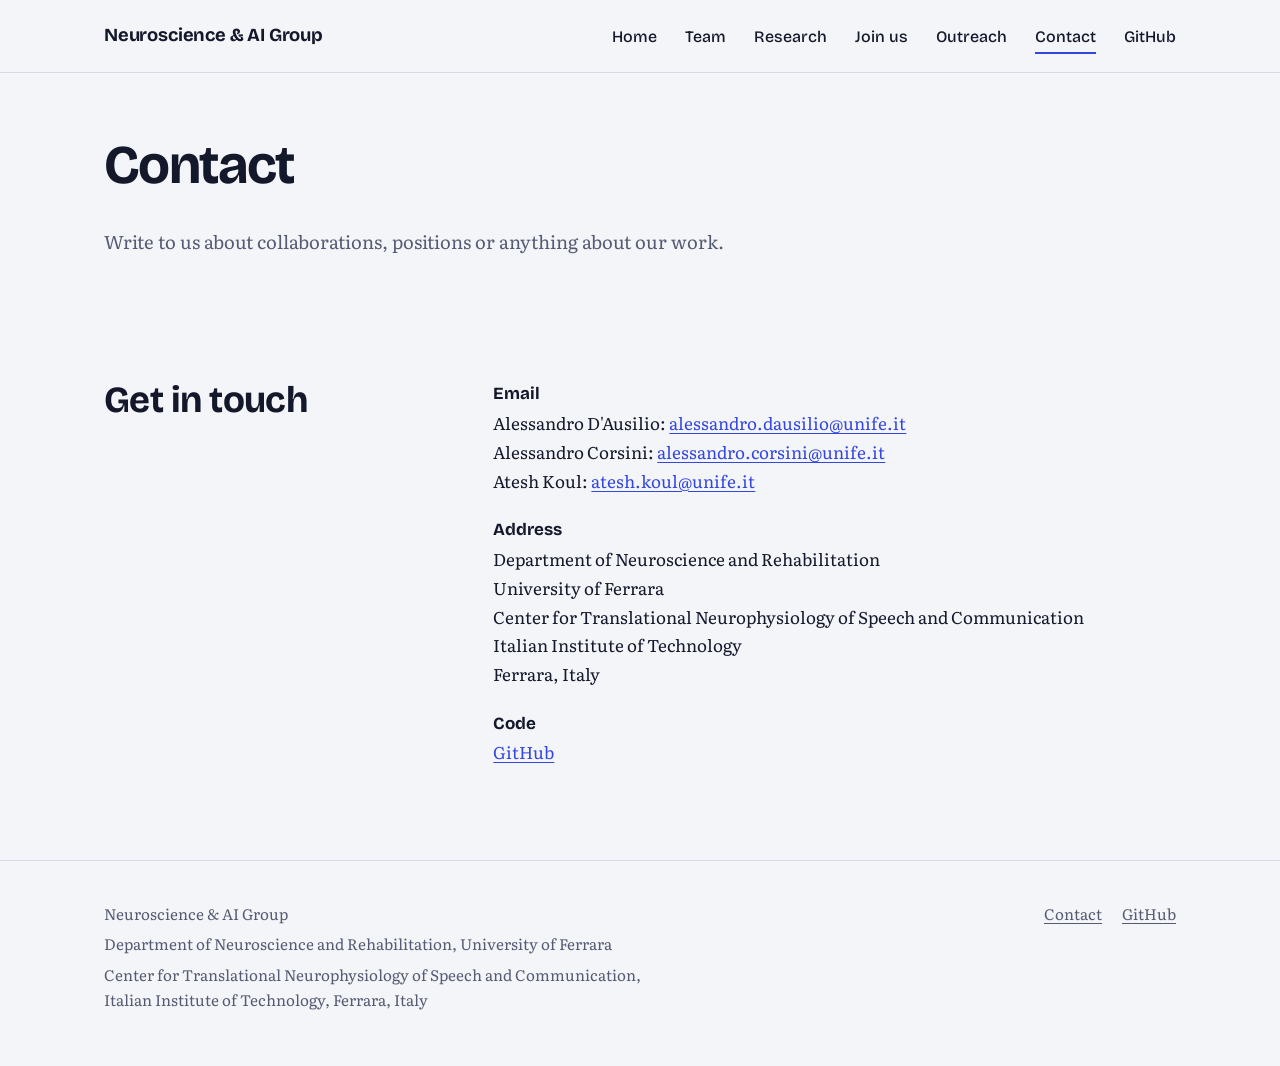
==== site/contact.html @ 3816d9c7 "Group research into two areas, fix supervisors, add Yirga Tikuye, publications, emails and IIT affil" ====
<!doctype html>
<html lang="en">
<head>
  <meta charset="utf-8">
  <meta name="viewport" content="width=device-width, initial-scale=1">
  <title>Contact · Neuroscience &amp; AI Group</title>
  <meta name="description" content="How to reach the Neuroscience &amp; AI Group at the University of Ferrara.">
  <link rel="icon" href="assets/favicon.svg" type="image/svg+xml">
  <link rel="preconnect" href="https://fonts.googleapis.com">
  <link rel="preconnect" href="https://fonts.gstatic.com" crossorigin>
  <link rel="stylesheet" href="https://fonts.googleapis.com/css2?family=Bricolage+Grotesque:opsz,wght@12..96,500;12..96,700&family=Literata:ital,opsz,wght@0,7..72,400;0,7..72,600;1,7..72,400&display=swap">
  <link rel="stylesheet" href="assets/css/style.css">
</head>
<body>
  <a class="skip" href="#main">Skip to content</a>

  <header class="site-header">
    <div class="wrap header-row">
      <a class="brand" href="index.html">Neuroscience &amp; AI Group</a>
      <button class="nav-toggle" type="button" aria-expanded="false" aria-controls="site-nav">Menu</button>
      <nav id="site-nav" class="site-nav" aria-label="Main">
        <ul>
          <li><a href="index.html">Home</a></li>
          <li><a href="team.html">Team</a></li>
          <li><a href="research.html">Research</a></li>
          <li><a href="join.html">Join us</a></li>
          <li><a href="outreach.html">Outreach</a></li>
          <li><a href="contact.html" aria-current="page">Contact</a></li>
          <li><a href="https://github.com/ctnsc-unife">GitHub</a></li>
        </ul>
      </nav>
    </div>
  </header>

  <main id="main">
    <section class="page-head">
      <div class="wrap">
        <h1>Contact</h1>
        <p>Write to us about collaborations, positions or anything about our work.</p>
      </div>
    </section>

    <section class="section">
      <div class="wrap split">
        <h2>Get in touch</h2>
        <ul class="contact-list">
          <li><strong>Email</strong>Alessandro D'Ausilio: <a href="mailto:alessandro.dausilio@unife.it">alessandro.dausilio@unife.it</a><br>Alessandro Corsini: <a href="mailto:alessandro.corsini@unife.it">alessandro.corsini@unife.it</a><br>Atesh Koul: <a href="mailto:atesh.koul@unife.it">atesh.koul@unife.it</a></li>
          <li><strong>Address</strong>Department of Neuroscience and Rehabilitation<br>University of Ferrara<br>Center for Translational Neurophysiology of Speech and Communication<br>Italian Institute of Technology<br>Ferrara, Italy</li>
          <li><strong>Code</strong><a href="https://github.com/ctnsc-unife">GitHub</a></li>
        </ul>
      </div>
    </section>
  </main>

  <footer class="site-footer">
    <div class="wrap footer-row">
      <div>
        <p>Neuroscience &amp; AI Group</p>
        <p>Department of Neuroscience and Rehabilitation, University of Ferrara</p>
        <p>Center for Translational Neurophysiology of Speech and Communication, Italian Institute of Technology, Ferrara, Italy</p>
      </div>
      <ul>
        <li><a href="contact.html">Contact</a></li>
        <li><a href="https://github.com/ctnsc-unife">GitHub</a></li>
      </ul>
    </div>
  </footer>

  <script src="assets/js/main.js"></script>
</body>
</html>
---- site/assets/css/style.css ----
/* Neuroscience & AI Group — site styles */

:root {
  --ink: #14182b;
  --paper: #f4f5f9;
  --blue: #3346e0;
  --blue-deep: #2634b5;
  --mint: #cfe3dc;
  --slate: #555b73;
  --rule: #d5d9e6;
  --max: 1120px;
  --head: "Bricolage Grotesque", "Helvetica Neue", Arial, sans-serif;
  --body: "Literata", Georgia, "Times New Roman", serif;
}

*,
*::before,
*::after {
  box-sizing: border-box;
}

html {
  scroll-behavior: smooth;
}

body {
  margin: 0;
  background: var(--paper);
  color: var(--ink);
  font-family: var(--body);
  font-size: 1.0625rem;
  line-height: 1.7;
  -webkit-font-smoothing: antialiased;
}

img,
canvas,
svg {
  max-width: 100%;
}

a {
  color: var(--blue);
  text-underline-offset: 0.18em;
}

a:hover {
  color: var(--blue-deep);
}

:focus-visible {
  outline: 3px solid var(--blue);
  outline-offset: 3px;
}

h1,
h2,
h3 {
  font-family: var(--head);
  font-weight: 700;
  line-height: 1.12;
  letter-spacing: -0.015em;
  margin: 0 0 0.6em;
}

h1 {
  font-size: clamp(2.5rem, 6.2vw, 4.6rem);
  letter-spacing: -0.03em;
  line-height: 1.04;
}

h2 {
  font-size: clamp(1.7rem, 3.4vw, 2.3rem);
}

h3 {
  font-size: 1.25rem;
  letter-spacing: -0.01em;
}

p {
  margin: 0 0 1em;
  max-width: 62ch;
}

ul {
  margin: 0;
  padding: 0;
}

.wrap {
  max-width: var(--max);
  margin: 0 auto;
  padding: 0 24px;
}

.skip {
  position: absolute;
  left: 16px;
  top: -60px;
  background: var(--ink);
  color: #fff;
  padding: 10px 16px;
  z-index: 10;
}

.skip:focus {
  top: 16px;
}

/* Header */

.site-header {
  border-bottom: 1px solid var(--rule);
}

.header-row {
  display: flex;
  align-items: center;
  justify-content: space-between;
  flex-wrap: wrap;
  gap: 8px 32px;
  min-height: 72px;
}

.brand {
  font-family: var(--head);
  font-weight: 700;
  font-size: 1.15rem;
  letter-spacing: -0.01em;
  color: var(--ink);
  text-decoration: none;
}

.brand:hover {
  color: var(--ink);
}

.site-nav ul {
  list-style: none;
  display: flex;
  flex-wrap: wrap;
  gap: 4px 28px;
}

.site-nav a {
  font-family: var(--head);
  font-weight: 500;
  font-size: 1rem;
  color: var(--ink);
  text-decoration: none;
  padding: 6px 0;
  border-bottom: 2px solid transparent;
}

.site-nav a:hover {
  border-bottom-color: var(--rule);
  color: var(--ink);
}

.site-nav a[aria-current="page"] {
  border-bottom-color: var(--blue);
}

.nav-toggle {
  display: none;
  font: 500 1rem var(--head);
  background: none;
  color: var(--ink);
  border: 1px solid var(--ink);
  border-radius: 6px;
  padding: 6px 14px;
  cursor: pointer;
}

@media (max-width: 760px) {
  .js .nav-toggle {
    display: inline-flex;
  }

  .js .site-nav {
    display: none;
    width: 100%;
    padding-bottom: 12px;
  }

  .js .site-nav.open {
    display: block;
  }

  .js .site-nav ul {
    flex-direction: column;
    gap: 2px;
  }
}

/* Hero */

.hero {
  padding: 80px 0 44px;
}

.hero h1 {
  max-width: 17ch;
}

.hero .lead {
  font-size: 1.25rem;
  max-width: 54ch;
  color: var(--slate);
}

.hero-actions {
  display: flex;
  flex-wrap: wrap;
  gap: 12px;
  margin-top: 28px;
}

.btn {
  display: inline-block;
  font-family: var(--head);
  font-weight: 500;
  font-size: 1rem;
  line-height: 1;
  padding: 14px 22px;
  border-radius: 6px;
  border: 2px solid var(--blue);
  background: var(--blue);
  color: #fff;
  text-decoration: none;
}

.btn:hover {
  background: var(--blue-deep);
  border-color: var(--blue-deep);
  color: #fff;
}

.btn-quiet {
  background: transparent;
  color: var(--blue);
}

.btn-quiet:hover {
  background: var(--blue);
  color: #fff;
}

.raster-band {
  background: var(--ink);
}

#raster {
  display: block;
  width: 100%;
  height: 260px;
}

.raster-caption {
  margin: 0;
  padding: 10px 24px 0;
  max-width: var(--max);
  margin-inline: auto;
  font-size: 0.875rem;
  color: var(--slate);
}

/* Sections */

.section {
  padding: 72px 0;
}

.section + .section {
  padding-top: 0;
}

.page-head {
  padding: 64px 0 32px;
}

.page-head h1 {
  font-size: clamp(2.2rem, 5vw, 3.4rem);
  max-width: 20ch;
}

.page-head p {
  font-size: 1.15rem;
  color: var(--slate);
}

.split {
  display: grid;
  grid-template-columns: 1fr 2fr;
  gap: 24px 48px;
}

@media (max-width: 820px) {
  .split {
    grid-template-columns: 1fr;
  }
}

/* News */

.news-year {
  font-size: 1.1rem;
  color: var(--slate);
  margin: 28px 0 4px;
}

.news-year:first-of-type {
  margin-top: 0;
}

.news {
  list-style: none;
}

.news li {
  display: grid;
  grid-template-columns: 6.5rem 1fr;
  gap: 16px;
  padding: 12px 0;
  border-top: 1px solid var(--rule);
}

.news time {
  font-family: var(--head);
  font-weight: 500;
  color: var(--slate);
}

.news p {
  margin: 0;
}

@media (max-width: 560px) {
  .news li {
    grid-template-columns: 1fr;
    gap: 2px;
  }
}

/* Research areas */

.area {
  display: grid;
  grid-template-columns: 1fr 2fr;
  gap: 16px 48px;
  padding: 32px 0;
  border-top: 1px solid var(--rule);
}

.area h3 {
  margin: 0;
}

.area ul {
  margin: 0.4em 0 0;
  padding-left: 1.2em;
  max-width: 62ch;
}

.area li {
  margin-bottom: 0.5em;
}

.area .meta {
  font-size: 0.95rem;
  color: var(--slate);
  margin-bottom: 0.3em;
}

.area p:last-child {
  margin-bottom: 0;
}

@media (max-width: 820px) {
  .area {
    grid-template-columns: 1fr;
  }
}

/* Publications */

.pub {
  padding: 26px 0;
  border-top: 1px solid var(--rule);
  max-width: 78ch;
}

.pub h3 {
  margin-bottom: 0.3em;
}

.pub .authors {
  margin-bottom: 0.2em;
}

.pub .venue {
  font-style: italic;
  color: var(--slate);
  margin-bottom: 0.8em;
}

.pub-links {
  display: flex;
  flex-wrap: wrap;
  gap: 8px;
  list-style: none;
}

.pub-links a {
  display: inline-block;
  font-family: var(--head);
  font-weight: 500;
  font-size: 0.9rem;
  padding: 5px 12px;
  border: 1px solid var(--blue);
  border-radius: 6px;
  text-decoration: none;
}

.pub-links a:hover {
  background: var(--blue);
  color: #fff;
}

.year-heading {
  font-size: 1.1rem;
  color: var(--slate);
  margin: 40px 0 0;
}

/* People */

.people {
  list-style: none;
  display: grid;
  grid-template-columns: repeat(auto-fill, minmax(250px, 1fr));
  gap: 40px 32px;
  margin-bottom: 64px;
}

.person {
  display: grid;
  grid-template-columns: 76px 1fr;
  gap: 16px;
  align-items: start;
}

.avatar {
  width: 76px;
  height: 76px;
  border-radius: 50%;
  background: var(--mint);
  color: var(--ink);
  display: grid;
  place-items: center;
  font-family: var(--head);
  font-weight: 700;
  font-size: 1.4rem;
}

.person h3 {
  font-size: 1.1rem;
  margin: 2px 0 2px;
}

.person p {
  margin: 0;
  font-size: 0.95rem;
  line-height: 1.5;
  color: var(--slate);
}

/* Join band */

.band {
  background: var(--ink);
  color: #fff;
  padding: 72px 0;
}

.band a {
  color: var(--mint);
}

.band a:hover {
  color: #fff;
}

.band p {
  color: #dfe3f2;
}

.band :focus-visible {
  outline-color: var(--mint);
}

.band .btn {
  background: var(--mint);
  border-color: var(--mint);
  color: var(--ink);
}

.band .btn:hover {
  background: #fff;
  border-color: #fff;
  color: var(--ink);
}

/* Prose pages */

.prose h2 {
  margin-top: 1.6em;
}

.prose h2:first-child {
  margin-top: 0;
}

.prose ul {
  padding-left: 1.2em;
  max-width: 62ch;
}

.prose li {
  margin-bottom: 0.4em;
}

.contact-list {
  list-style: none;
}

.contact-list li {
  margin-bottom: 1.2em;
}

.contact-list strong {
  display: block;
  font-family: var(--head);
}

/* Footer */

.site-footer {
  border-top: 1px solid var(--rule);
  padding: 40px 0 48px;
  font-size: 0.95rem;
  color: var(--slate);
}

.footer-row {
  display: flex;
  flex-wrap: wrap;
  justify-content: space-between;
  gap: 24px 48px;
}

.site-footer p {
  margin: 0 0 0.3em;
}

.site-footer ul {
  list-style: none;
  display: flex;
  gap: 20px;
}

.site-footer a {
  color: var(--slate);
}

@media (prefers-reduced-motion: reduce) {
  html {
    scroll-behavior: auto;
  }
}
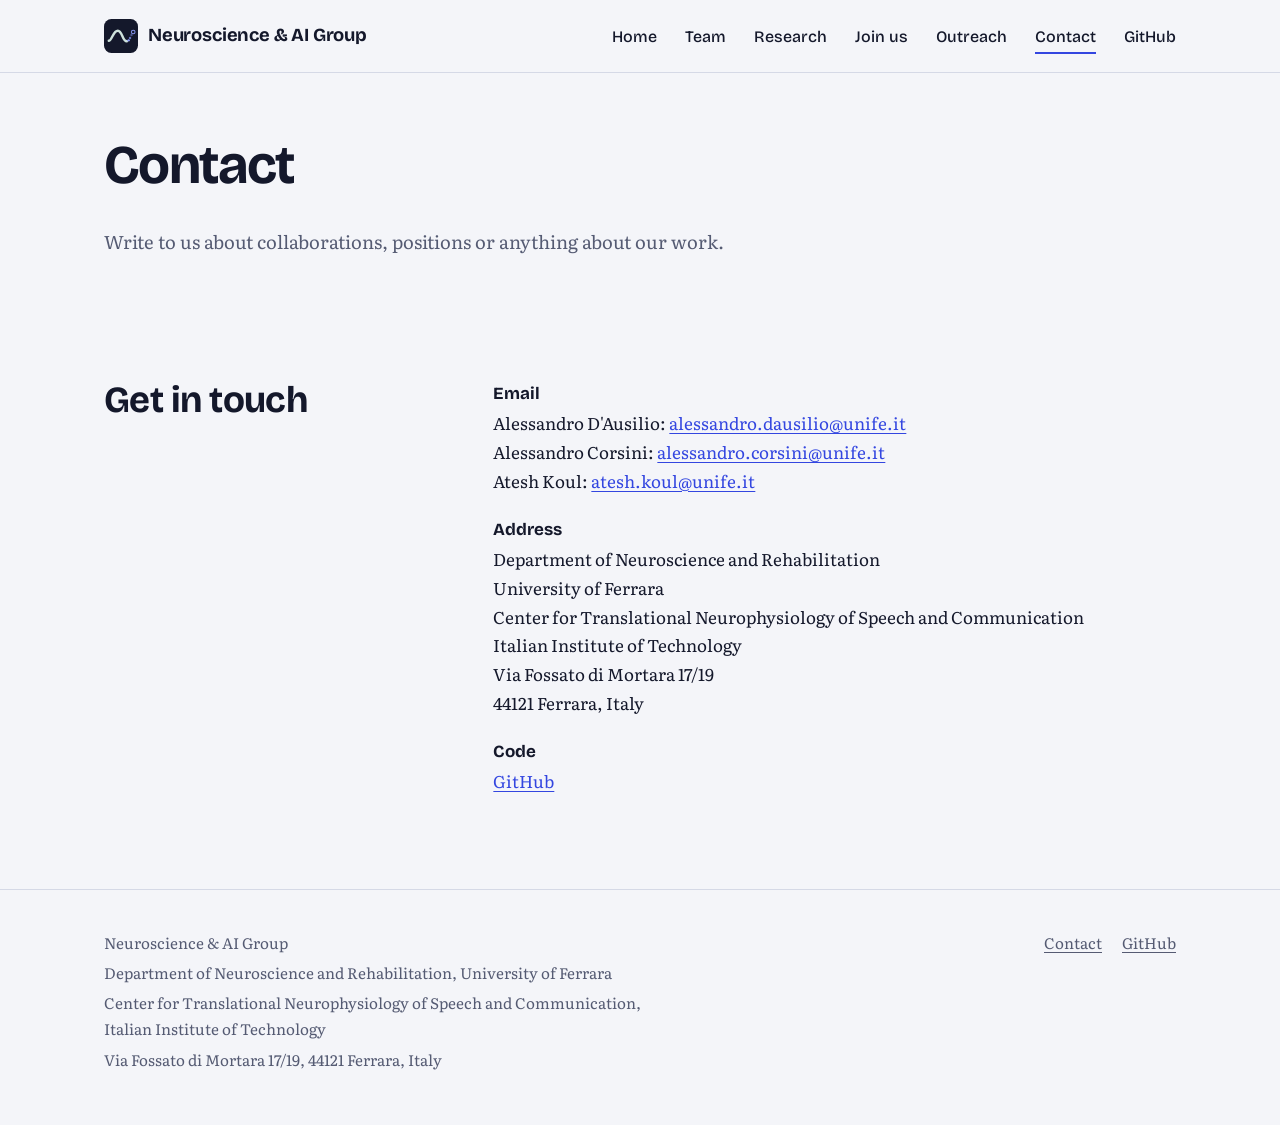
==== commit 8950b3bf: "Add news, logo and CTNSC address Co-Authored-By: Claude Sonnet 5.5 <noreply@anthropic.com> Claude-Se" ====
--- a/site/contact.html
+++ b/site/contact.html
@@ -16,7 +16,7 @@
 
   <header class="site-header">
     <div class="wrap header-row">
-      <a class="brand" href="index.html">Neuroscience &amp; AI Group</a>
+      <a class="brand" href="index.html"><img src="assets/logo.svg" alt="" width="34" height="34"><span>Neuroscience &amp; AI Group</span></a>
       <button class="nav-toggle" type="button" aria-expanded="false" aria-controls="site-nav">Menu</button>
       <nav id="site-nav" class="site-nav" aria-label="Main">
         <ul>
@@ -45,7 +45,7 @@
         <h2>Get in touch</h2>
         <ul class="contact-list">
           <li><strong>Email</strong>Alessandro D'Ausilio: <a href="mailto:alessandro.dausilio@unife.it">alessandro.dausilio@unife.it</a><br>Alessandro Corsini: <a href="mailto:alessandro.corsini@unife.it">alessandro.corsini@unife.it</a><br>Atesh Koul: <a href="mailto:atesh.koul@unife.it">atesh.koul@unife.it</a></li>
-          <li><strong>Address</strong>Department of Neuroscience and Rehabilitation<br>University of Ferrara<br>Center for Translational Neurophysiology of Speech and Communication<br>Italian Institute of Technology<br>Ferrara, Italy</li>
+          <li><strong>Address</strong>Department of Neuroscience and Rehabilitation<br>University of Ferrara<br>Center for Translational Neurophysiology of Speech and Communication<br>Italian Institute of Technology<br>Via Fossato di Mortara 17/19<br>44121 Ferrara, Italy</li>
           <li><strong>Code</strong><a href="https://github.com/ctnsc-unife">GitHub</a></li>
         </ul>
       </div>
@@ -57,7 +57,8 @@
       <div>
         <p>Neuroscience &amp; AI Group</p>
         <p>Department of Neuroscience and Rehabilitation, University of Ferrara</p>
-        <p>Center for Translational Neurophysiology of Speech and Communication, Italian Institute of Technology, Ferrara, Italy</p>
+        <p>Center for Translational Neurophysiology of Speech and Communication, Italian Institute of Technology</p>
+        <p>Via Fossato di Mortara 17/19, 44121 Ferrara, Italy</p>
       </div>
       <ul>
         <li><a href="contact.html">Contact</a></li>
--- a/site/assets/css/style.css
+++ b/site/assets/css/style.css
@@ -124,6 +124,9 @@
 }
 
 .brand {
+  display: inline-flex;
+  align-items: center;
+  gap: 10px;
   font-family: var(--head);
   font-weight: 700;
   font-size: 1.15rem;
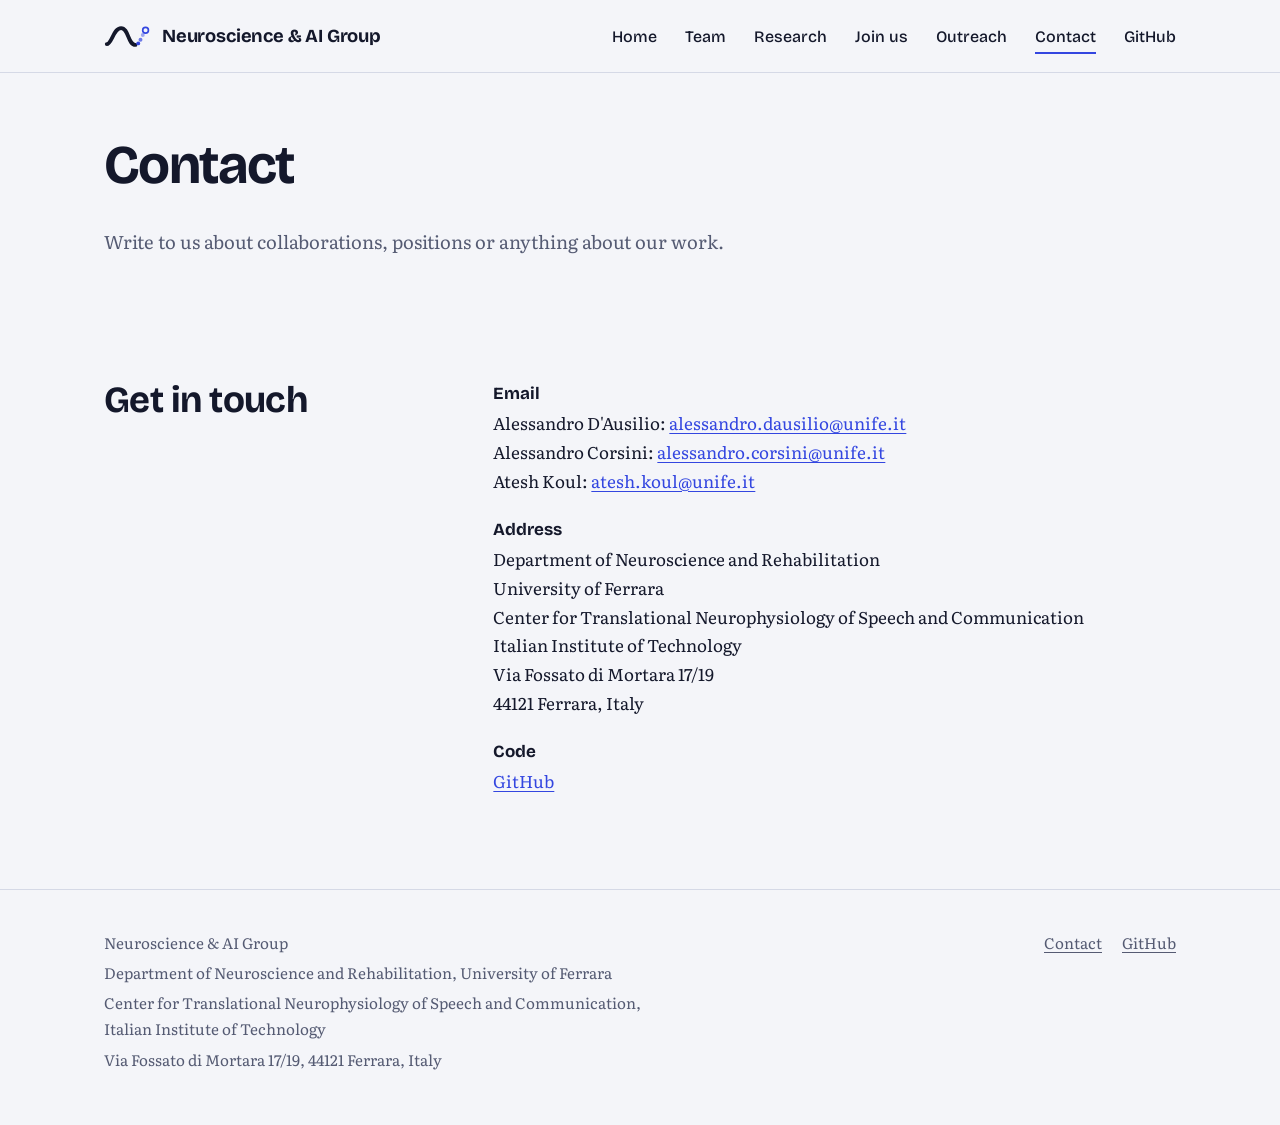
==== commit f75ed2ae: "Align header logo with title and replace spike raster with EEG/EMG signals Co-Authored-By: Claude So" ====
--- a/site/contact.html
+++ b/site/contact.html
@@ -16,7 +16,7 @@
 
   <header class="site-header">
     <div class="wrap header-row">
-      <a class="brand" href="index.html"><img src="assets/logo.svg" alt="" width="34" height="34"><span>Neuroscience &amp; AI Group</span></a>
+      <a class="brand" href="index.html"><img src="assets/logo-mark.svg" alt="" width="46" height="27"><span>Neuroscience &amp; AI Group</span></a>
       <button class="nav-toggle" type="button" aria-expanded="false" aria-controls="site-nav">Menu</button>
       <nav id="site-nav" class="site-nav" aria-label="Main">
         <ul>
--- a/site/assets/css/style.css
+++ b/site/assets/css/style.css
@@ -126,7 +126,8 @@
 .brand {
   display: inline-flex;
   align-items: center;
-  gap: 10px;
+  gap: 12px;
+  line-height: 1;
   font-family: var(--head);
   font-weight: 700;
   font-size: 1.15rem;
@@ -250,17 +251,17 @@
   color: #fff;
 }
 
-.raster-band {
+.signal-band {
   background: var(--ink);
 }
 
-#raster {
+#signals {
   display: block;
   width: 100%;
   height: 260px;
 }
 
-.raster-caption {
+.signal-caption {
   margin: 0;
   padding: 10px 24px 0;
   max-width: var(--max);
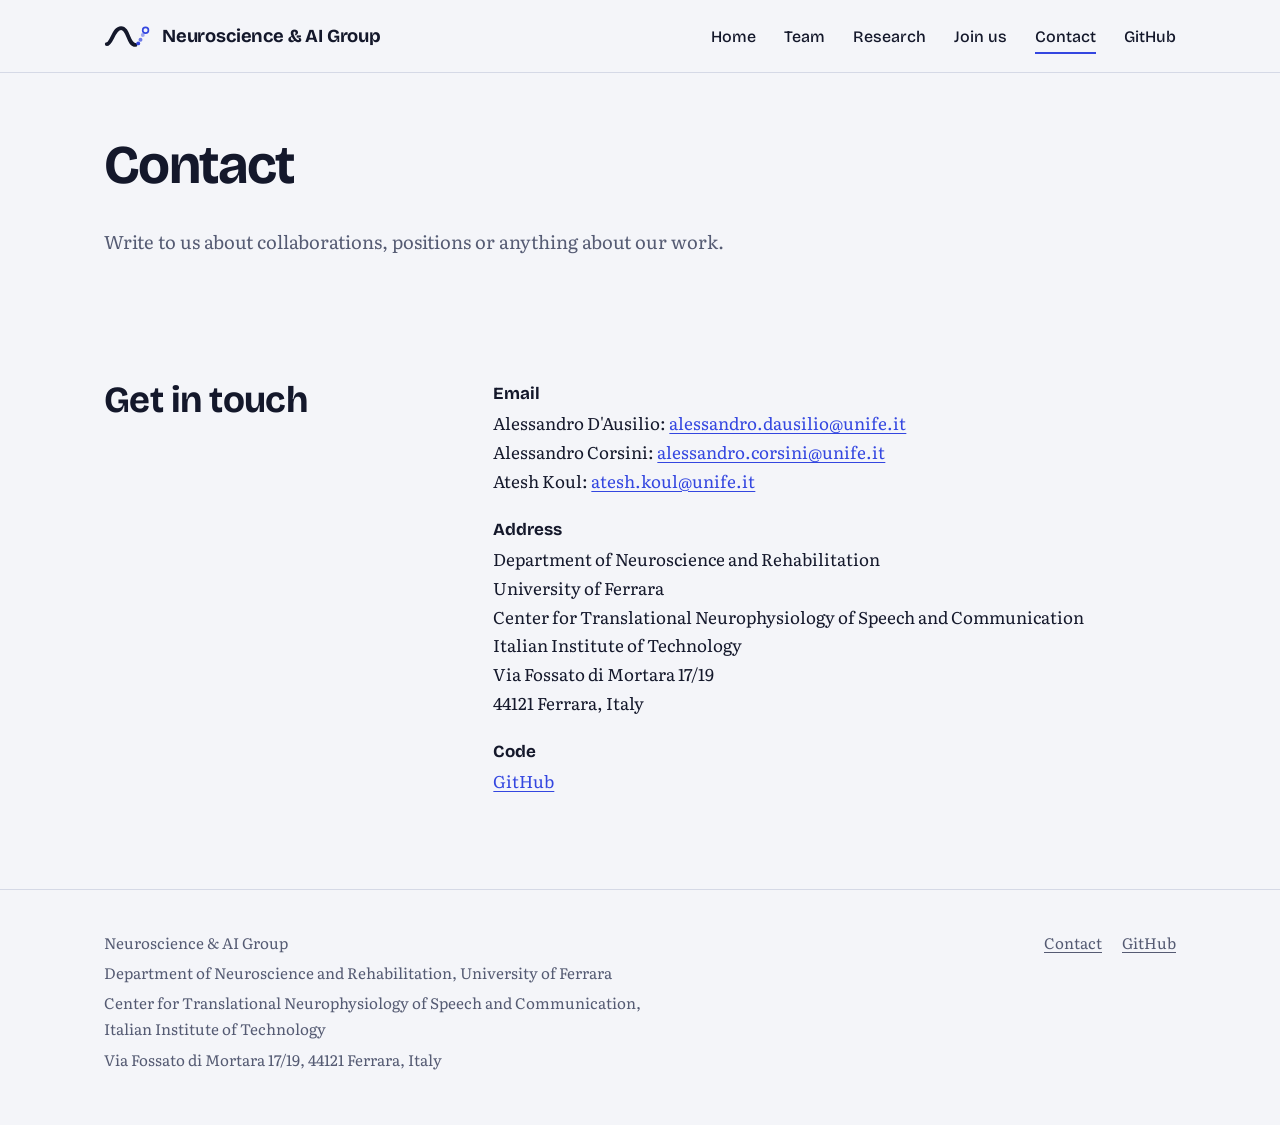
==== commit f1a88266: "Remove Outreach page Co-Authored-By: Claude Sonnet 5.5 <noreply@anthropic.com> Claude-Session: https" ====
--- a/site/contact.html
+++ b/site/contact.html
@@ -9,7 +9,7 @@
   <link rel="preconnect" href="https://fonts.googleapis.com">
   <link rel="preconnect" href="https://fonts.gstatic.com" crossorigin>
   <link rel="stylesheet" href="https://fonts.googleapis.com/css2?family=Bricolage+Grotesque:opsz,wght@12..96,500;12..96,700&family=Literata:ital,opsz,wght@0,7..72,400;0,7..72,600;1,7..72,400&display=swap">
-  <link rel="stylesheet" href="assets/css/style.css">
+  <link rel="stylesheet" href="assets/css/style.css?v=3">
 </head>
 <body>
   <a class="skip" href="#main">Skip to content</a>
@@ -24,7 +24,6 @@
           <li><a href="team.html">Team</a></li>
           <li><a href="research.html">Research</a></li>
           <li><a href="join.html">Join us</a></li>
-          <li><a href="outreach.html">Outreach</a></li>
           <li><a href="contact.html" aria-current="page">Contact</a></li>
           <li><a href="https://github.com/ctnsc-unife">GitHub</a></li>
         </ul>
--- a/site/assets/css/style.css
+++ b/site/assets/css/style.css
@@ -306,6 +306,38 @@
   }
 }
 
+.diagram {
+  margin: 32px 0 0;
+  max-width: 520px;
+  color: var(--slate);
+}
+
+.diagram svg {
+  display: block;
+  width: 100%;
+  height: auto;
+}
+
+.d-side {
+  fill: var(--mint);
+}
+
+.d-core {
+  fill: var(--blue);
+}
+
+.d-label {
+  font-family: var(--head);
+  font-weight: 500;
+  font-size: 16px;
+  fill: var(--ink);
+}
+
+.d-core-label {
+  font-weight: 700;
+  fill: #fff;
+}
+
 /* News */
 
 .news-year {
@@ -443,41 +475,81 @@
 .people {
   list-style: none;
   display: grid;
-  grid-template-columns: repeat(auto-fill, minmax(250px, 1fr));
-  gap: 40px 32px;
-  margin-bottom: 64px;
-}
-
-.person {
-  display: grid;
-  grid-template-columns: 76px 1fr;
-  gap: 16px;
-  align-items: start;
-}
-
-.avatar {
-  width: 76px;
-  height: 76px;
-  border-radius: 50%;
-  background: var(--mint);
-  color: var(--ink);
+  grid-template-columns: repeat(auto-fill, minmax(240px, 270px));
+  gap: 48px 32px;
+  margin-bottom: 72px;
+}
+
+.person .avatar {
   display: grid;
   place-items: center;
+  width: 100%;
+  height: auto;
+  aspect-ratio: 4 / 5;
+  object-fit: cover;
+  border-radius: 10px;
+  background: var(--mint);
+  color: var(--ink);
   font-family: var(--head);
   font-weight: 700;
-  font-size: 1.4rem;
+  font-size: 4rem;
+  margin-bottom: 16px;
 }
 
 .person h3 {
-  font-size: 1.1rem;
-  margin: 2px 0 2px;
+  font-size: 1.25rem;
+  margin: 0 0 2px;
 }
 
 .person p {
   margin: 0;
-  font-size: 0.95rem;
+  font-size: 1rem;
   line-height: 1.5;
   color: var(--slate);
+}
+
+.collaborators {
+  list-style: none;
+  display: grid;
+  grid-template-columns: repeat(auto-fill, minmax(300px, 1fr));
+  gap: 24px 32px;
+  margin-bottom: 72px;
+}
+
+.collaborators li {
+  display: flex;
+  flex-direction: column;
+  align-items: flex-start;
+  padding: 24px;
+  background: #fff;
+  border: 1px solid var(--rule);
+  border-radius: 10px;
+}
+
+.collaborators h3 {
+  font-size: 1.25rem;
+  margin-bottom: 4px;
+}
+
+.collaborators p {
+  color: var(--slate);
+  margin-bottom: 20px;
+}
+
+.collaborators a {
+  margin-top: auto;
+  font-family: var(--head);
+  font-weight: 500;
+  font-size: 0.9rem;
+  padding: 5px 12px;
+  border: 1px solid var(--blue);
+  border-radius: 6px;
+  text-decoration: none;
+}
+
+.collaborators a:hover {
+  background: var(--blue);
+  color: #fff;
 }
 
 /* Join band */
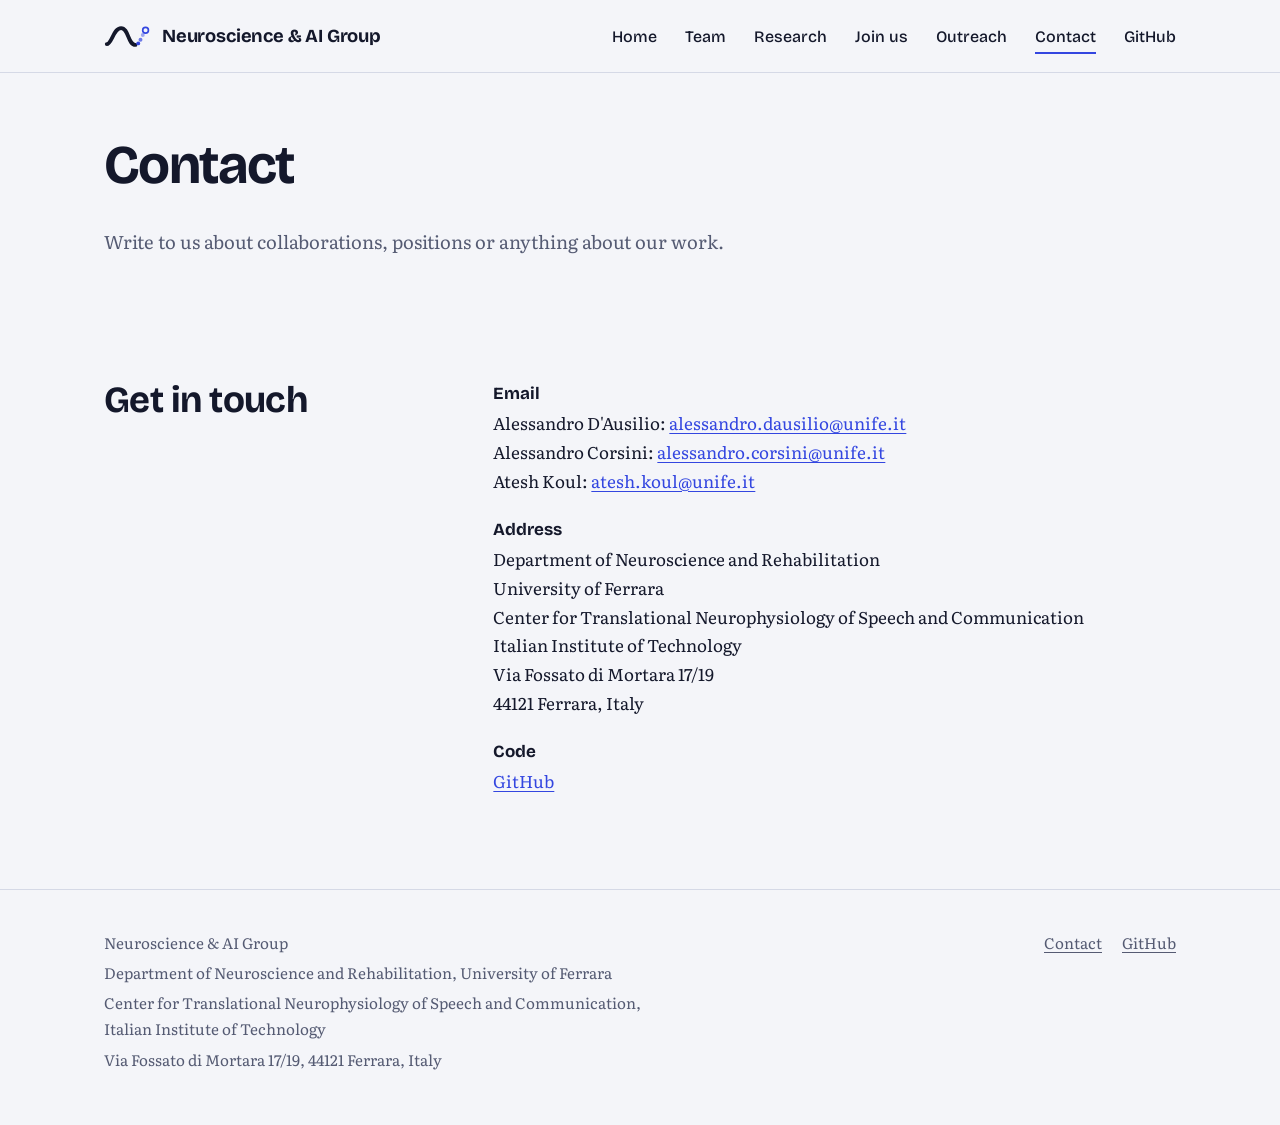
==== commit f78cb1ab: "Reintroduce Outreach page with the From Thought to Action hackathon Co-Authored-By: Claude Sonnet 5." ====
--- a/site/contact.html
+++ b/site/contact.html
@@ -24,6 +24,7 @@
           <li><a href="team.html">Team</a></li>
           <li><a href="research.html">Research</a></li>
           <li><a href="join.html">Join us</a></li>
+          <li><a href="outreach.html">Outreach</a></li>
           <li><a href="contact.html" aria-current="page">Contact</a></li>
           <li><a href="https://github.com/ctnsc-unife">GitHub</a></li>
         </ul>
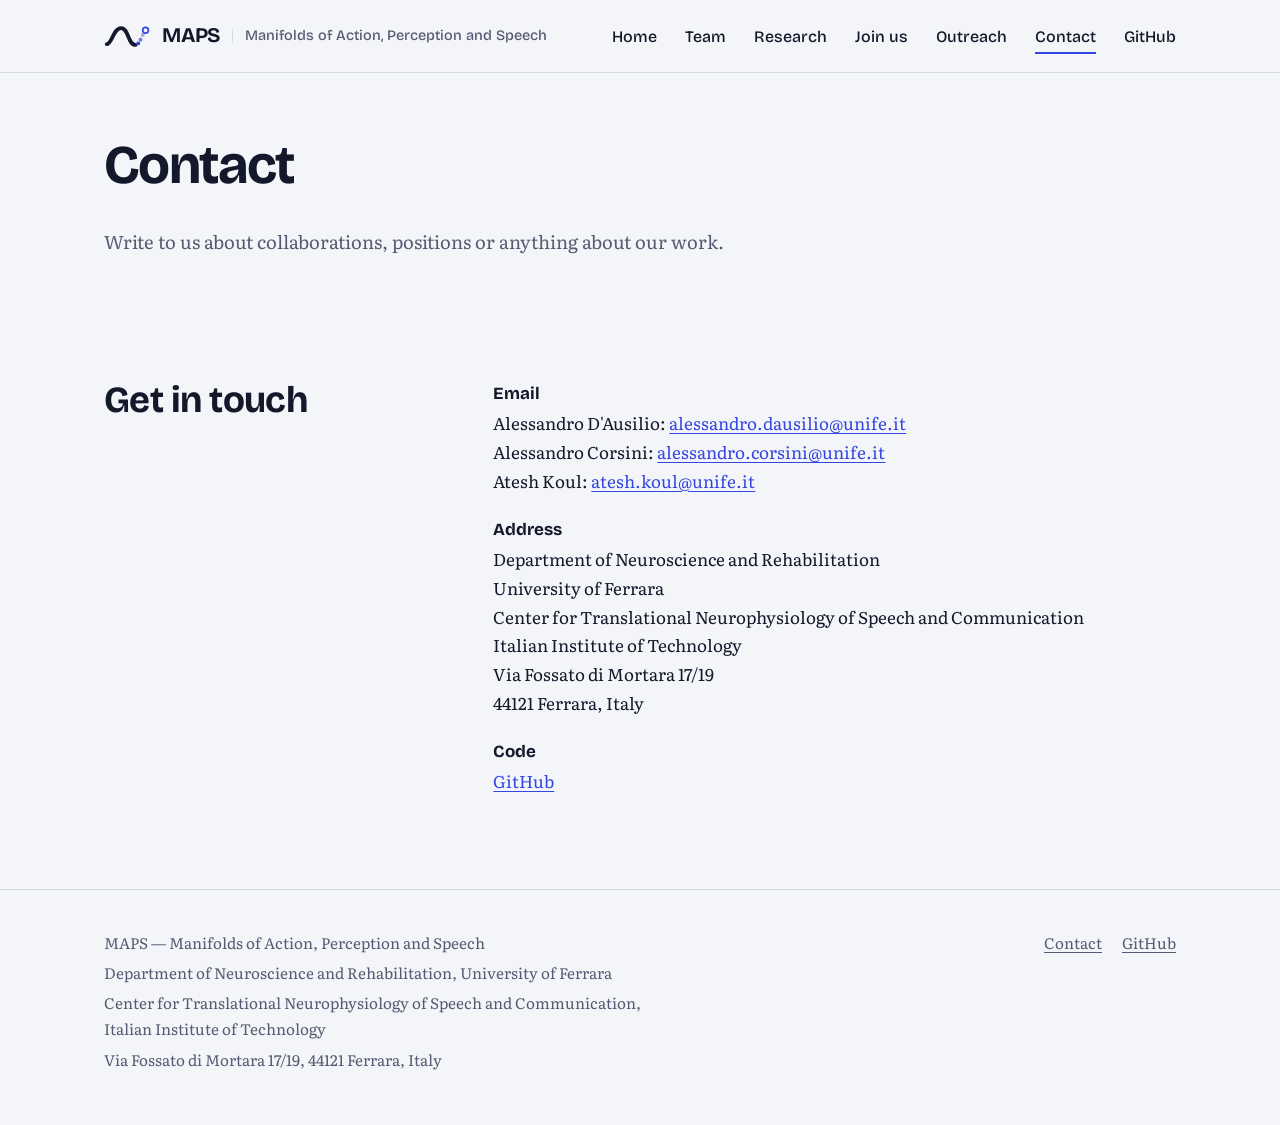
==== commit 9e2ccab1: "Rename the group to MAPS (Manifolds of Action, Perception and Speech) Co-Authored-By: Claude Sonnet " ====
--- a/site/contact.html
+++ b/site/contact.html
@@ -3,20 +3,20 @@
 <head>
   <meta charset="utf-8">
   <meta name="viewport" content="width=device-width, initial-scale=1">
-  <title>Contact · Neuroscience &amp; AI Group</title>
-  <meta name="description" content="How to reach the Neuroscience &amp; AI Group at the University of Ferrara.">
+  <title>Contact · MAPS</title>
+  <meta name="description" content="How to reach MAPS at the University of Ferrara.">
   <link rel="icon" href="assets/favicon.svg" type="image/svg+xml">
   <link rel="preconnect" href="https://fonts.googleapis.com">
   <link rel="preconnect" href="https://fonts.gstatic.com" crossorigin>
   <link rel="stylesheet" href="https://fonts.googleapis.com/css2?family=Bricolage+Grotesque:opsz,wght@12..96,500;12..96,700&family=Literata:ital,opsz,wght@0,7..72,400;0,7..72,600;1,7..72,400&display=swap">
-  <link rel="stylesheet" href="assets/css/style.css?v=3">
+  <link rel="stylesheet" href="assets/css/style.css?v=5">
 </head>
 <body>
   <a class="skip" href="#main">Skip to content</a>
 
   <header class="site-header">
     <div class="wrap header-row">
-      <a class="brand" href="index.html"><img src="assets/logo-mark.svg" alt="" width="46" height="27"><span>Neuroscience &amp; AI Group</span></a>
+      <a class="brand" href="index.html"><img src="assets/logo-mark.svg" alt="" width="46" height="27"><span>MAPS</span><small>Manifolds of Action, Perception and Speech</small></a>
       <button class="nav-toggle" type="button" aria-expanded="false" aria-controls="site-nav">Menu</button>
       <nav id="site-nav" class="site-nav" aria-label="Main">
         <ul>
@@ -55,7 +55,7 @@
   <footer class="site-footer">
     <div class="wrap footer-row">
       <div>
-        <p>Neuroscience &amp; AI Group</p>
+        <p>MAPS — Manifolds of Action, Perception and Speech</p>
         <p>Department of Neuroscience and Rehabilitation, University of Ferrara</p>
         <p>Center for Translational Neurophysiology of Speech and Communication, Italian Institute of Technology</p>
         <p>Via Fossato di Mortara 17/19, 44121 Ferrara, Italy</p>
--- a/site/assets/css/style.css
+++ b/site/assets/css/style.css
@@ -1,4 +1,4 @@
-/* Neuroscience & AI Group — site styles */
+/* MAPS — site styles */
 
 :root {
   --ink: #14182b;
@@ -130,10 +130,25 @@
   line-height: 1;
   font-family: var(--head);
   font-weight: 700;
-  font-size: 1.15rem;
+  font-size: 1.3rem;
   letter-spacing: -0.01em;
   color: var(--ink);
   text-decoration: none;
+}
+
+.brand small {
+  font-weight: 500;
+  font-size: 0.9rem;
+  letter-spacing: 0;
+  color: var(--slate);
+  padding-left: 12px;
+  border-left: 1px solid var(--rule);
+}
+
+@media (max-width: 1100px) {
+  .brand small {
+    display: none;
+  }
 }
 
 .brand:hover {
@@ -417,6 +432,14 @@
   .area {
     grid-template-columns: 1fr;
   }
+}
+
+.event-img {
+  display: block;
+  width: 100%;
+  height: auto;
+  border-radius: 10px;
+  margin-bottom: 20px;
 }
 
 /* Publications */
